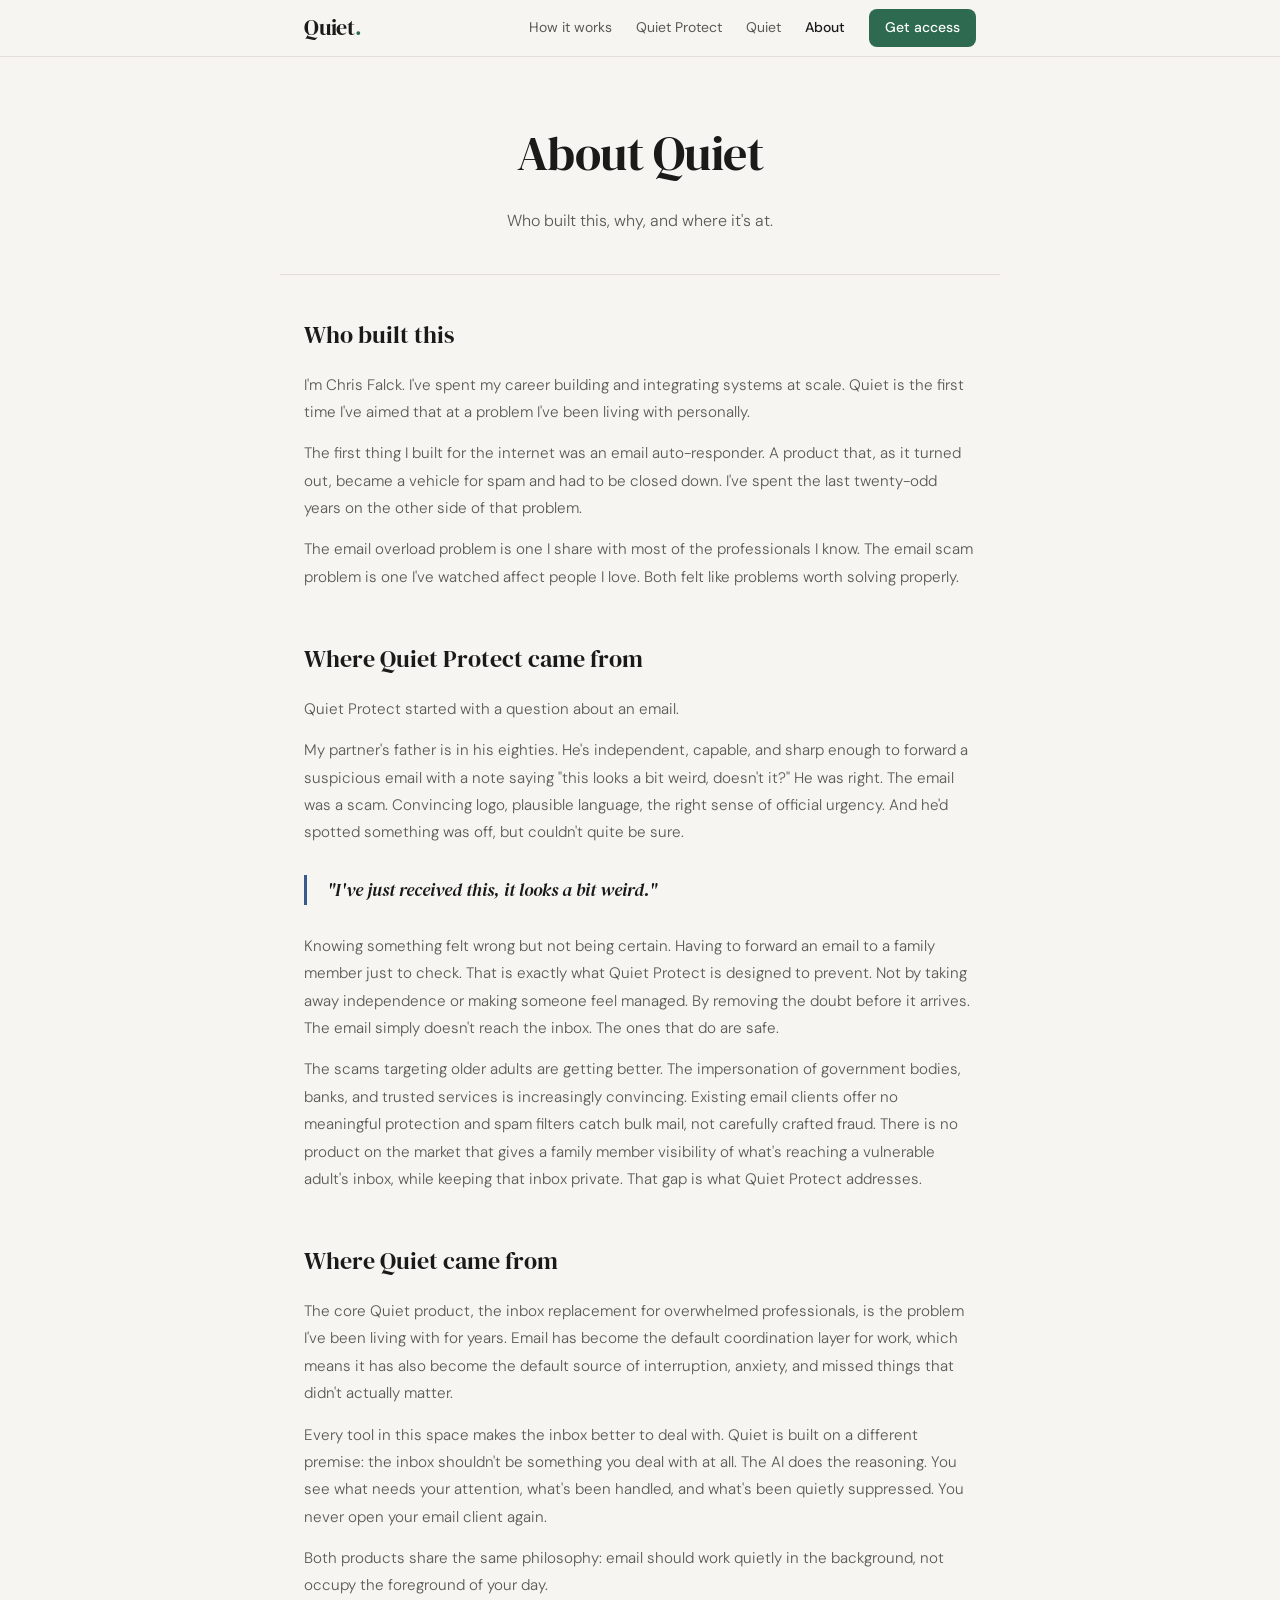
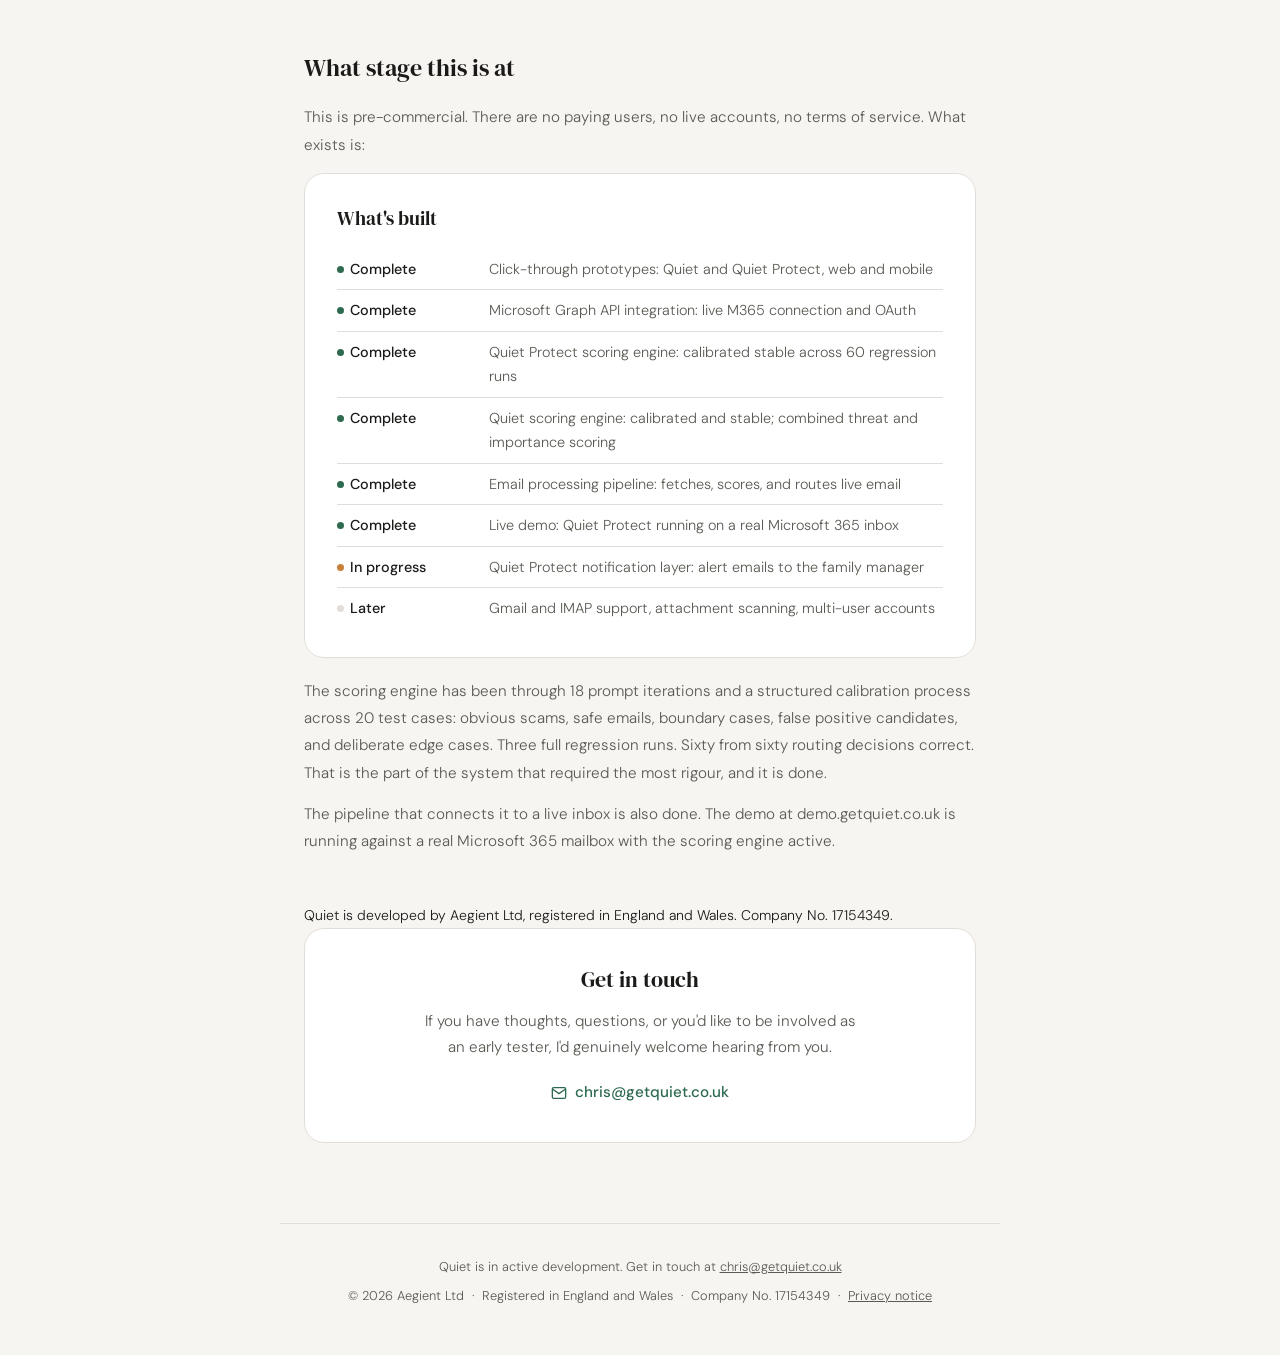
==== about.html @ 3d8d14e5 "Privacy page + notice v2.0 (TASK-106 Build step 7): privacy.html renders the notice v2.0 body (conve" ====
<!DOCTYPE html>
<html lang="en">
<head>
  <meta charset="UTF-8" />
  <meta name="viewport" content="width=device-width, initial-scale=1.0" />
  <title>About Quiet</title>
  <link rel="preconnect" href="https://fonts.googleapis.com" />
  <link rel="preconnect" href="https://fonts.gstatic.com" crossorigin />
  <link href="https://fonts.googleapis.com/css2?family=DM+Serif+Display:ital@0;1&family=DM+Sans:wght@300;400;500&display=swap" rel="stylesheet" />
  <link rel="stylesheet" href="/css/style.css" />
  <link rel="icon" type="image/svg+xml" href="/favicon.svg">
  <link rel="apple-touch-icon" href="/apple-touch-icon.png">
</head>
<body>

  <nav class="nav">
    <div class="nav-inner">
      <a href="/" class="nav-logo">Quiet<span>.</span></a>
      <button class="nav-hamburger" aria-label="Menu" aria-expanded="false">
        <span></span><span></span><span></span>
      </button>
      <div class="nav-links">
        <a href="/how-it-works.html">How it works</a>
        <a href="/quiet-protect.html">Quiet Protect</a>
        <a href="/quiet.html">Quiet</a>
        <a href="/about.html" class="active">About</a>
        <a href="https://tally.so/r/0QJkjy" class="nav-cta" target="_blank" rel="noopener">Get access</a>
      </div>
    </div>
  </nav>

  <header class="page-header fade-up">
    <h1 class="page-title">About Quiet</h1>
    <p class="page-subtitle">Who built this, why, and where it's at.</p>
  </header>

  <hr class="divider" />

  <main>

    <!-- WHO BUILT THIS -->
    <div class="about-section fade-up d1">
      <h2>Who built this</h2>
      <p>I'm Chris Falck. I've spent my career building and integrating systems at scale. Quiet is the first time I've aimed that at a problem I've been living with personally.</p>
      <p>The first thing I built for the internet was an email auto-responder. A product that, as it turned out, became a vehicle for spam and had to be closed down. I've spent the last twenty-odd years on the other side of that problem.</p>
      <p>The email overload problem is one I share with most of the professionals I know. The email scam problem is one I've watched affect people I love. Both felt like problems worth solving properly.</p>
    </div>

    <!-- THE ORIGIN STORY -->
    <div class="about-section fade-up d2">
      <h2>Where Quiet Protect came from</h2>

      <p>Quiet Protect started with a question about an email.</p>

      <p>My partner's father is in his eighties. He's independent, capable, and sharp enough to forward a suspicious email with a note saying "this looks a bit weird, doesn't it?" He was right. The email was a scam. Convincing logo, plausible language, the right sense of official urgency. And he'd spotted something was off, but couldn't quite be sure.</p>

      <div class="origin-quote">
        "I've just received this, it looks a bit weird."
      </div>

      <p>Knowing something felt wrong but not being certain. Having to forward an email to a family member just to check. That is exactly what Quiet Protect is designed to prevent. Not by taking away independence or making someone feel managed. By removing the doubt before it arrives. The email simply doesn't reach the inbox. The ones that do are safe.</p>

      <p>The scams targeting older adults are getting better. The impersonation of government bodies, banks, and trusted services is increasingly convincing. Existing email clients offer no meaningful protection and spam filters catch bulk mail, not carefully crafted fraud. There is no product on the market that gives a family member visibility of what's reaching a vulnerable adult's inbox, while keeping that inbox private. That gap is what Quiet Protect addresses.</p>
    </div>

    <!-- WHERE QUIET CAME FROM -->
    <div class="about-section fade-up d3">
      <h2>Where Quiet came from</h2>
      <p>The core Quiet product, the inbox replacement for overwhelmed professionals, is the problem I've been living with for years. Email has become the default coordination layer for work, which means it has also become the default source of interruption, anxiety, and missed things that didn't actually matter.</p>
      <p>Every tool in this space makes the inbox better to deal with. Quiet is built on a different premise: the inbox shouldn't be something you deal with at all. The AI does the reasoning. You see what needs your attention, what's been handled, and what's been quietly suppressed. You never open your email client again.</p>
      <p>Both products share the same philosophy: email should work quietly in the background, not occupy the foreground of your day.</p>
    </div>

    <!-- WHAT STAGE THIS IS AT -->
    <div class="about-section fade-up d4">
      <h2>What stage this is at</h2>
      <p>This is pre-commercial. There are no paying users, no live accounts, no terms of service. What exists is:</p>

      <div class="status-card">
        <h3>What's built</h3>
        <div class="status-row">
          <span class="status-label"><span class="status-dot"></span>Complete</span>
          <span class="status-value">Click-through prototypes: Quiet and Quiet Protect, web and mobile</span>
        </div>
        <div class="status-row">
          <span class="status-label"><span class="status-dot"></span>Complete</span>
          <span class="status-value">Microsoft Graph API integration: live M365 connection and OAuth</span>
        </div>
        <div class="status-row">
          <span class="status-label"><span class="status-dot"></span>Complete</span>
          <span class="status-value">Quiet Protect scoring engine: calibrated stable across 60 regression runs</span>
        </div>
        <div class="status-row">
          <span class="status-label"><span class="status-dot"></span>Complete</span>
          <span class="status-value">Quiet scoring engine: calibrated and stable; combined threat and importance scoring</span>
        </div>
        <div class="status-row">
          <span class="status-label"><span class="status-dot"></span>Complete</span>
          <span class="status-value">Email processing pipeline: fetches, scores, and routes live email</span>
        </div>
        <div class="status-row">
          <span class="status-label"><span class="status-dot"></span>Complete</span>
          <span class="status-value">Live demo: Quiet Protect running on a real Microsoft 365 inbox</span>
        </div>
        <div class="status-row">
          <span class="status-label"><span class="status-dot amber"></span>In progress</span>
          <span class="status-value">Quiet Protect notification layer: alert emails to the family manager</span>
        </div>
        <div class="status-row">
          <span class="status-label"><span class="status-dot grey"></span>Later</span>
          <span class="status-value">Gmail and IMAP support, attachment scanning, multi-user accounts</span>
        </div>
      </div>

      <p style="margin-top: 20px;">The scoring engine has been through 18 prompt iterations and a structured
      calibration process across 20 test cases: obvious scams, safe emails,
      boundary cases, false positive candidates, and deliberate edge cases.
      Three full regression runs. Sixty from sixty routing decisions correct.
      That is the part of the system that required the most rigour, and it is done.</p>
      <p>The pipeline that connects it to a live inbox is also done. The demo at
      demo.getquiet.co.uk is running against a real Microsoft 365 mailbox with the
      scoring engine active.</p>
    </div>

    <!-- COMPANY REGISTRATION -->
    <p class="fade-up d5" style="margin-top: 32px; font-size: 0.875rem; color: var(--text-muted);">Quiet is developed by Aegient Ltd, registered in England and Wales. Company No. 17154349.</p>

    <!-- GET IN TOUCH -->
    <div class="contact-card fade-up d5">
      <h3>Get in touch</h3>
      <p>If you have thoughts, questions, or you'd like to be involved as an early tester, I'd genuinely welcome hearing from you.</p>
      <a href="mailto:chris@getquiet.co.uk" class="contact-link">
        <svg width="16" height="16" viewBox="0 0 24 24" fill="none" stroke="currentColor" stroke-width="2"><path d="M4 4h16c1.1 0 2 .9 2 2v12c0 1.1-.9 2-2 2H4c-1.1 0-2-.9-2-2V6c0-1.1.9-2 2-2z"/><polyline points="22,6 12,13 2,6"/></svg>
        chris@getquiet.co.uk
      </a>
    </div>

  </main>

  <footer>
    <p>Quiet is in active development. Get in touch at <a href="mailto:chris@getquiet.co.uk">chris@getquiet.co.uk</a></p>
    <p style="margin-top: 8px;">© 2026 Aegient Ltd &nbsp;·&nbsp; Registered in England and Wales &nbsp;·&nbsp; Company No. 17154349 &nbsp;·&nbsp; <a href="/privacy">Privacy notice</a></p>
  </footer>
  <script src="/js/site.js"></script>

</body>
</html>
---- css/style.css ----
/* ── RESET & VARIABLES ── */
*, *::before, *::after { box-sizing: border-box; margin: 0; padding: 0; }

:root {
  --bg:         #F7F5F2;
  --surface:    #FFFFFF;
  --ink:        #1A1A18;
  --ink-soft:   #5A5A54;
  --accent:     #2D6A4F;
  --accent-lt:  #D8EEE5;
  --protect:    #3A5A8C;
  --protect-lt: #D6E4F5;
  --rule:       #E2DDD8;
  --radius:     12px;
  --radius-lg:  20px;
}

html { scroll-behavior: smooth; }

body {
  background: var(--bg);
  color: var(--ink);
  font-family: 'DM Sans', sans-serif;
  font-weight: 300;
  line-height: 1.7;
  min-height: 100vh;
}

/* ── NAVIGATION ── */
.nav {
  position: sticky;
  top: 0;
  z-index: 100;
  background: rgba(247, 245, 242, 0.94);
  backdrop-filter: blur(12px);
  -webkit-backdrop-filter: blur(12px);
  border-bottom: 1px solid var(--rule);
}

.nav-inner {
  max-width: 720px;
  margin: 0 auto;
  padding: 0 24px;
  height: 56px;
  display: flex;
  align-items: center;
  justify-content: space-between;
}

.nav-logo {
  font-family: 'DM Serif Display', serif;
  font-size: 1.35rem;
  letter-spacing: -0.01em;
  color: var(--ink);
  text-decoration: none;
}
.nav-logo span { color: var(--accent); }

.nav-links {
  display: flex;
  align-items: center;
  gap: 24px;
}

.nav-links a {
  font-size: 0.875rem;
  font-weight: 400;
  color: var(--ink-soft);
  text-decoration: none;
  transition: color 0.15s;
}

.nav-links a:hover { color: var(--ink); }
.nav-links a.active { color: var(--ink); font-weight: 500; }

.nav-links a.nav-cta {
  background: var(--accent);
  color: #fff;
  padding: 7px 16px;
  border-radius: 8px;
  font-weight: 500;
  transition: background 0.15s;
}
.nav-links a.nav-cta:hover { background: #255c43; color: #fff; }

/* ── PAGE LAYOUT ── */
.page-header {
  max-width: 720px;
  margin: 0 auto;
  padding: 56px 24px 0;
  text-align: center;
}

main {
  max-width: 720px;
  margin: 0 auto;
  padding: 0 24px 80px;
}

hr.divider {
  max-width: 720px;
  margin: 40px auto;
  padding: 0 24px;
  border: none;
  border-top: 1px solid var(--rule);
}

/* ── TYPOGRAPHY ── */
.wordmark {
  font-family: 'DM Serif Display', serif;
  font-size: clamp(3rem, 10vw, 5.5rem);
  letter-spacing: -0.02em;
  line-height: 1;
  color: var(--ink);
}
.wordmark span { color: var(--accent); }

.tagline {
  margin-top: 16px;
  font-size: clamp(1rem, 2.5vw, 1.2rem);
  color: var(--ink-soft);
  font-weight: 300;
  font-style: italic;
  font-family: 'DM Serif Display', serif;
}

.intro-text {
  margin-top: 20px;
  font-size: 1rem;
  color: var(--ink-soft);
  max-width: 560px;
  margin-left: auto;
  margin-right: auto;
}

.page-title {
  font-family: 'DM Serif Display', serif;
  font-size: clamp(2rem, 6vw, 3rem);
  font-weight: 400;
  letter-spacing: -0.01em;
  margin-bottom: 12px;
}

.page-subtitle {
  font-size: 1rem;
  color: var(--ink-soft);
  max-width: 540px;
  margin: 0 auto;
}

.section-label {
  font-size: 0.7rem;
  font-weight: 500;
  letter-spacing: 0.12em;
  text-transform: uppercase;
  color: var(--ink-soft);
  margin-bottom: 12px;
}

/* ── CARDS (shared base) ── */
.card {
  background: var(--surface);
  border: 1px solid var(--rule);
  border-radius: var(--radius-lg);
  padding: 28px 32px;
  margin-bottom: 20px;
  position: relative;
  overflow: hidden;
}

.card::before {
  content: '';
  position: absolute;
  top: 0; left: 0; right: 0;
  height: 3px;
  background: var(--accent);
}

.card.protect::before { background: var(--protect); }

.card h2 {
  font-family: 'DM Serif Display', serif;
  font-size: 1.6rem;
  font-weight: 400;
  margin-bottom: 6px;
}

.card h3 {
  font-family: 'DM Serif Display', serif;
  font-size: 1.35rem;
  font-weight: 400;
  margin-bottom: 8px;
}

.card p {
  font-size: 0.95rem;
  color: var(--ink-soft);
  margin-bottom: 14px;
}
.card p:last-of-type { margin-bottom: 0; }

.product-sub {
  font-size: 0.85rem;
  color: var(--ink-soft);
  margin-bottom: 16px;
}

/* ── PILL TAGS ── */
.pill-tag {
  display: inline-block;
  font-size: 0.7rem;
  font-weight: 500;
  letter-spacing: 0.08em;
  text-transform: uppercase;
  padding: 4px 10px;
  border-radius: 20px;
  margin-bottom: 16px;
  background: var(--accent-lt);
  color: var(--accent);
}

.protect .pill-tag { background: var(--protect-lt); color: var(--protect); }

/* ── PRIVACY NOTE ── */
.privacy-note {
  display: flex;
  gap: 12px;
  align-items: flex-start;
  background: var(--protect-lt);
  border-radius: var(--radius);
  padding: 14px 16px;
  margin-top: 16px;
  font-size: 0.875rem;
  color: var(--protect);
  line-height: 1.5;
}
.privacy-note svg { flex-shrink: 0; margin-top: 1px; }

/* ── BUTTONS ── */
.btn-group {
  display: flex;
  flex-wrap: wrap;
  gap: 10px;
  margin-top: 20px;
}

.btn {
  display: inline-flex;
  align-items: center;
  gap: 7px;
  padding: 10px 18px;
  border-radius: 8px;
  font-family: 'DM Sans', sans-serif;
  font-size: 0.875rem;
  font-weight: 500;
  text-decoration: none;
  transition: all 0.15s ease;
  cursor: pointer;
  border: none;
}

.btn-primary { background: var(--accent); color: #fff; }
.btn-primary:hover { background: #255c43; }
.btn-primary.protect-btn { background: var(--protect); }
.btn-primary.protect-btn:hover { background: #2d4d7a; }
.btn-secondary { background: transparent; color: var(--ink); border: 1px solid var(--rule); }
.btn-secondary:hover { background: var(--bg); }

/* ── VOICE NOTE ── */
.voice-section {
  background: var(--surface);
  border: 1px solid var(--rule);
  border-radius: var(--radius-lg);
  padding: 28px 32px;
  margin-bottom: 32px;
}
.voice-section p { font-size: 0.95rem; color: var(--ink-soft); margin-bottom: 16px; }

audio {
  width: 100%;
  margin-top: 4px;
  border-radius: 8px;
  accent-color: var(--accent);
}

/* ── WHAT WE'RE HEARING ── */
.hearing-section {
  background: var(--surface);
  border: 1px solid var(--rule);
  border-radius: var(--radius-lg);
  padding: 28px 32px;
  margin-bottom: 32px;
}
.hearing-section > p {
  font-size: 0.95rem;
  color: var(--ink-soft);
  margin-bottom: 24px;
}
.quotes { display: grid; gap: 14px; }

.quote-card {
  background: var(--bg);
  border: 1px solid var(--rule);
  border-radius: var(--radius);
  padding: 18px 22px;
}
.quote-card blockquote {
  font-family: 'DM Serif Display', serif;
  font-style: italic;
  font-size: 1rem;
  color: var(--ink);
  line-height: 1.6;
  margin-bottom: 8px;
}
.quote-source {
  font-size: 0.8rem;
  color: var(--ink-soft);
  font-style: normal;
}

/* ── FEEDBACK FORM ── */
.feedback-section {
  background: var(--surface);
  border: 1px solid var(--rule);
  border-radius: var(--radius-lg);
  padding: 28px 32px;
  margin-bottom: 32px;
}
.feedback-section h3 {
  font-family: 'DM Serif Display', serif;
  font-size: 1.4rem;
  font-weight: 400;
  margin-bottom: 8px;
}
.feedback-section > p {
  font-size: 0.95rem;
  color: var(--ink-soft);
  margin-bottom: 20px;
}
.tally-embed { border: none; width: 100%; border-radius: var(--radius); }

/* ── HOW IT WORKS PAGE ── */
.how-section { margin-bottom: 48px; }

.how-section h2 {
  font-family: 'DM Serif Display', serif;
  font-size: 1.5rem;
  font-weight: 400;
  margin-bottom: 14px;
  color: var(--ink);
}

.how-section p {
  font-size: 0.95rem;
  color: var(--ink-soft);
  margin-bottom: 14px;
  line-height: 1.8;
}
.how-section p:last-child { margin-bottom: 0; }

.how-section .lead {
  font-size: 1.05rem;
  color: var(--ink);
  font-weight: 400;
  margin-bottom: 16px;
}

.dimension-table {
  width: 100%;
  border-collapse: collapse;
  margin: 20px 0;
  font-size: 0.9rem;
  background: var(--surface);
  border: 1px solid var(--rule);
  border-radius: var(--radius);
  overflow: hidden;
}
.dimension-table th {
  text-align: left;
  font-weight: 500;
  font-size: 0.72rem;
  letter-spacing: 0.08em;
  text-transform: uppercase;
  color: var(--ink-soft);
  padding: 10px 16px;
  background: var(--bg);
  border-bottom: 1px solid var(--rule);
}
.dimension-table td {
  padding: 13px 16px;
  border-bottom: 1px solid var(--rule);
  vertical-align: top;
}
.dimension-table tr:last-child td { border-bottom: none; }
.dim-name { font-weight: 500; color: var(--ink); white-space: nowrap; }
.dim-weight { font-size: 0.8rem; color: var(--accent); font-weight: 500; }
.dim-desc { color: var(--ink-soft); font-size: 0.875rem; }

.callout {
  border-left: 3px solid var(--accent);
  padding: 14px 18px;
  background: var(--accent-lt);
  border-radius: 0 var(--radius) var(--radius) 0;
  font-size: 0.925rem;
  color: var(--ink);
  margin: 20px 0;
  line-height: 1.7;
}
.callout.protect-callout {
  border-color: var(--protect);
  background: var(--protect-lt);
  color: var(--protect);
}

.limitation {
  border: 1px solid var(--rule);
  border-radius: var(--radius);
  padding: 16px 20px;
  margin-bottom: 14px;
  background: var(--surface);
}
.limitation strong {
  display: block;
  font-weight: 500;
  font-size: 0.9rem;
  color: var(--ink);
  margin-bottom: 4px;
}
.limitation p {
  font-size: 0.875rem;
  color: var(--ink-soft);
  margin: 0;
  line-height: 1.6;
}

/* ── PROTOTYPES PAGE ── */
.proto-group { margin-bottom: 40px; }
.proto-group-title {
  font-family: 'DM Serif Display', serif;
  font-size: 1.4rem;
  font-weight: 400;
  margin-bottom: 16px;
  padding-bottom: 12px;
  border-bottom: 1px solid var(--rule);
}
.proto-grid { display: grid; gap: 14px; }

.proto-card {
  background: var(--surface);
  border: 1px solid var(--rule);
  border-radius: var(--radius-lg);
  padding: 22px 26px;
  display: flex;
  align-items: center;
  justify-content: space-between;
  gap: 20px;
  text-decoration: none;
  transition: border-color 0.15s, box-shadow 0.15s;
}
.proto-card:hover {
  border-color: var(--accent);
  box-shadow: 0 2px 12px rgba(45, 106, 79, 0.08);
}
.proto-card.protect-proto:hover {
  border-color: var(--protect);
  box-shadow: 0 2px 12px rgba(58, 90, 140, 0.08);
}
.proto-card-content h3 {
  font-family: 'DM Sans', sans-serif;
  font-size: 0.95rem;
  font-weight: 500;
  color: var(--ink);
  margin-bottom: 4px;
}
.proto-card-content p {
  font-size: 0.85rem;
  color: var(--ink-soft);
  line-height: 1.5;
  margin: 0;
}
.proto-card svg { flex-shrink: 0; color: var(--ink-soft); }
.proto-card:hover svg { color: var(--accent); }
.proto-card.protect-proto:hover svg { color: var(--protect); }

.proto-doc-link {
  display: inline-flex;
  align-items: center;
  gap: 8px;
  font-size: 0.875rem;
  font-weight: 500;
  color: var(--accent);
  text-decoration: none;
  padding: 8px 0;
}
.proto-doc-link:hover { text-decoration: underline; }
.proto-doc-link.protect-link { color: var(--protect); }

/* ── ABOUT PAGE ── */
.about-section { margin-bottom: 48px; }
.about-section h2 {
  font-family: 'DM Serif Display', serif;
  font-size: 1.5rem;
  font-weight: 400;
  margin-bottom: 16px;
}
.about-section p {
  font-size: 0.95rem;
  color: var(--ink-soft);
  margin-bottom: 14px;
  line-height: 1.8;
}
.about-section p:last-child { margin-bottom: 0; }

.origin-quote {
  border-left: 3px solid var(--protect);
  padding-left: 20px;
  margin: 28px 0;
  font-family: 'DM Serif Display', serif;
  font-size: 1.15rem;
  font-style: italic;
  color: var(--ink);
  line-height: 1.65;
}

.status-card {
  background: var(--surface);
  border: 1px solid var(--rule);
  border-radius: var(--radius-lg);
  padding: 28px 32px;
  margin-bottom: 20px;
}
.status-card h3 {
  font-family: 'DM Serif Display', serif;
  font-size: 1.2rem;
  font-weight: 400;
  margin-bottom: 14px;
}
.status-row {
  display: flex;
  align-items: baseline;
  gap: 12px;
  padding: 8px 0;
  border-bottom: 1px solid var(--rule);
  font-size: 0.9rem;
}
.status-row:last-child { border-bottom: none; }
.status-label { font-weight: 500; color: var(--ink); min-width: 140px; }
.status-value { color: var(--ink-soft); }
.status-dot {
  display: inline-block;
  width: 7px;
  height: 7px;
  border-radius: 50%;
  background: var(--accent);
  margin-right: 6px;
  flex-shrink: 0;
  position: relative;
  top: -1px;
}
.status-dot.amber { background: #C9813A; }
.status-dot.grey { background: var(--rule); }

.contact-card {
  background: var(--surface);
  border: 1px solid var(--rule);
  border-radius: var(--radius-lg);
  padding: 32px;
  text-align: center;
}
.contact-card h3 {
  font-family: 'DM Serif Display', serif;
  font-size: 1.4rem;
  font-weight: 400;
  margin-bottom: 10px;
}
.contact-card p {
  font-size: 0.95rem;
  color: var(--ink-soft);
  margin-bottom: 20px;
  max-width: 440px;
  margin-left: auto;
  margin-right: auto;
}
.contact-card a.contact-link {
  display: inline-flex;
  align-items: center;
  gap: 8px;
  font-size: 0.95rem;
  font-weight: 500;
  color: var(--accent);
  text-decoration: none;
}
.contact-card a.contact-link:hover { text-decoration: underline; }

/* ── FOOTER ── */
footer {
  text-align: center;
  padding: 32px 24px 48px;
  font-size: 0.8rem;
  color: var(--ink-soft);
  border-top: 1px solid var(--rule);
  max-width: 720px;
  margin: 0 auto;
}
footer a { color: var(--ink-soft); }

/* ── ANIMATIONS ── */
@keyframes fadeUp {
  from { opacity: 0; transform: translateY(16px); }
  to   { opacity: 1; transform: translateY(0); }
}

.fade-up { animation: fadeUp 0.5s ease both; }
.d1 { animation-delay: 0.05s; }
.d2 { animation-delay: 0.12s; }
.d3 { animation-delay: 0.19s; }
.d4 { animation-delay: 0.26s; }
.d5 { animation-delay: 0.33s; }
.d6 { animation-delay: 0.40s; }

/* ── DARK MODE ── */
@media (prefers-color-scheme: dark) {
  :root {
    --bg:         #1C1C1A;
    --surface:    #252522;
    --ink:        #EDEAE4;
    --ink-soft:   #9A968E;
    --rule:       #333330;
    --accent-lt:  #1A3D2E;
    --protect-lt: #1A2840;
  }
  .nav {
    background: rgba(28, 28, 26, 0.94);
  }
  .nav-links {
    background: rgba(28, 28, 26, 0.98);
  }
  .quote-card {
    background: var(--bg);
  }
  .card[style*="background: var(--bg)"] {
    background: var(--surface) !important;
  }
}

/* ── HAMBURGER BUTTON ── */
.nav-hamburger {
  display: none;
  flex-direction: column;
  justify-content: center;
  gap: 5px;
  background: none;
  border: none;
  cursor: pointer;
  padding: 4px;
  width: 36px;
  height: 36px;
}
.nav-hamburger span {
  display: block;
  width: 22px;
  height: 2px;
  background: var(--ink);
  border-radius: 2px;
  transition: all 0.2s ease;
}

/* Animate to X when open */
.nav-open .nav-hamburger span:nth-child(1) {
  transform: translateY(7px) rotate(45deg);
}
.nav-open .nav-hamburger span:nth-child(2) {
  opacity: 0;
}
.nav-open .nav-hamburger span:nth-child(3) {
  transform: translateY(-7px) rotate(-45deg);
}

/* ── MOBILE ── */
@media (max-width: 600px) {

  /* Show hamburger, hide inline links */
  .nav-hamburger { display: flex; }
  .nav-links {
    display: none;
    position: absolute;
    top: 56px;
    left: 0;
    right: 0;
    background: rgba(247, 245, 242, 0.98);
    backdrop-filter: blur(12px);
    -webkit-backdrop-filter: blur(12px);
    border-bottom: 1px solid var(--rule);
    flex-direction: column;
    padding: 16px 24px 20px;
    gap: 0;
    z-index: 99;
  }
  .nav-open .nav-links { display: flex; }
  .nav-links a {
    font-size: 1rem;
    padding: 12px 0;
    border-bottom: 1px solid var(--rule);
    color: var(--ink);
  }
  .nav-links a:last-child { border-bottom: none; }
  .nav-links a.nav-cta {
    background: none;
    color: var(--accent);
    padding: 12px 0;
    border-radius: 0;
    font-weight: 500;
  }

  /* Content */
  .card, .voice-section, .feedback-section,
  .hearing-section, .status-card, .contact-card { padding: 20px 18px; }
  .btn { font-size: 0.82rem; padding: 9px 14px; }
  .how-section h2, .about-section h2 { font-size: 1.3rem; }
  .proto-card { flex-direction: column; align-items: flex-start; }
  .status-label { min-width: 110px; }

  /* Form taller on mobile — fields stack more on small screens */
  .tally-embed { height: 3000px !important; }
}

/* ── PRIVACY NOTICE PAGE (.card.legal) ──
   Long-form legal document rendering for privacy.html (TASK-106). The body
   is converted from the quiet repo's docs/quiet_privacy_notice.md; these
   rules only shape what the card styles above do not cover: numbered
   section headings in sequence, nested lists, and the section 5 purposes
   table. */
.legal h2 {
  margin-top: 28px;
  font-size: 1.35rem;
}
.legal h2:first-of-type { margin-top: 0; }
.legal h3 {
  margin-top: 18px;
  font-size: 1.05rem;
  font-family: 'DM Sans', sans-serif;
  font-weight: 500;
}
.legal ul {
  margin: 0 0 14px 1.2rem;
}
.legal ul li {
  font-size: 0.95rem;
  color: var(--ink-soft);
  margin-bottom: 6px;
}
.legal ul li p { margin-bottom: 4px; }
.legal table {
  width: 100%;
  border-collapse: collapse;
  margin: 10px 0 18px;
  font-size: 0.85rem;
  color: var(--ink-soft);
}
.legal table td {
  border: 1px solid var(--rule);
  padding: 8px 10px;
  vertical-align: top;
}
.legal table tr:first-child td {
  font-weight: 500;
  color: var(--ink);
  background: var(--bg);
}
/* Phone width: the three-column table scrolls inside the card rather than
   breaking the page. */
.legal .table-scroll { overflow-x: auto; }
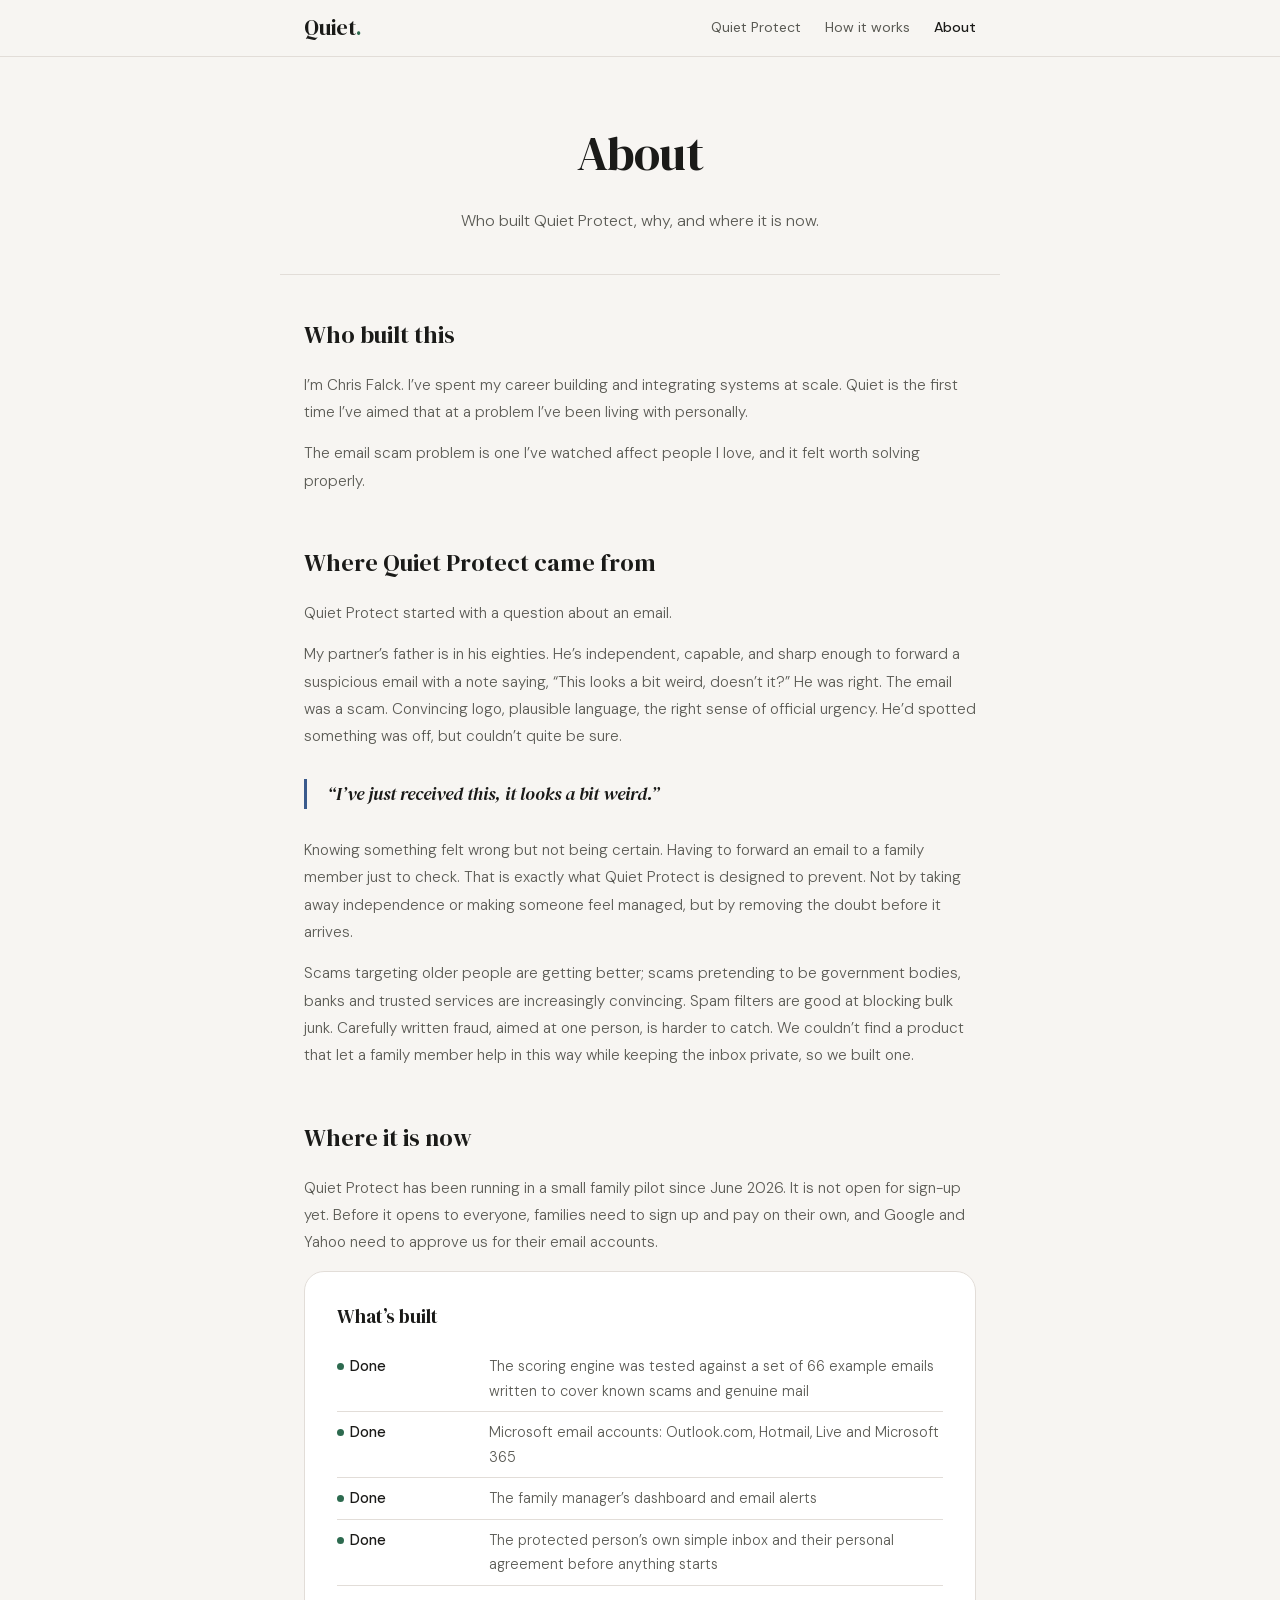
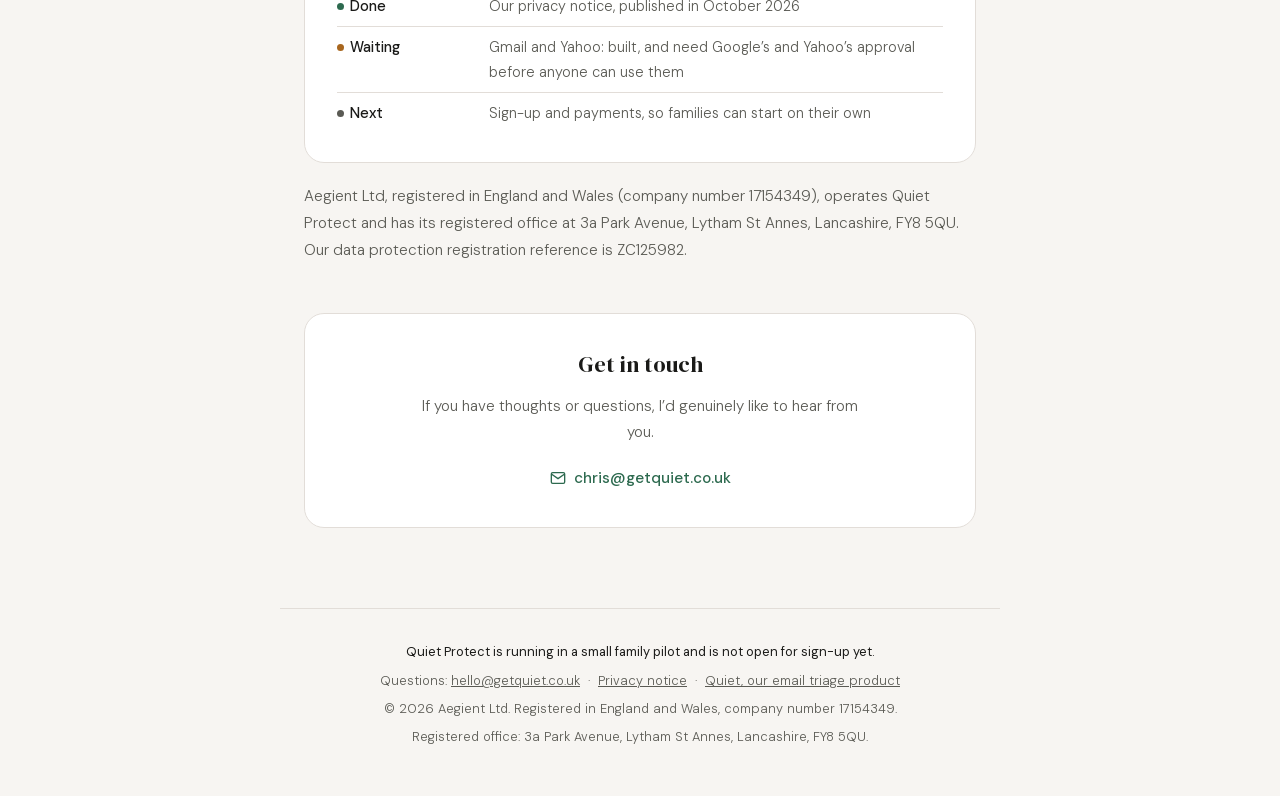
==== commit 7797a1d5: "feat: pages made true (TASK-107 Build; spec docs/planning/getquiet-page-plan-and-copy-2026-10-22.md " ====
--- a/about.html
+++ b/about.html
@@ -3,13 +3,23 @@
 <head>
   <meta charset="UTF-8" />
   <meta name="viewport" content="width=device-width, initial-scale=1.0" />
-  <title>About Quiet</title>
-  <link rel="preconnect" href="https://fonts.googleapis.com" />
-  <link rel="preconnect" href="https://fonts.gstatic.com" crossorigin />
-  <link href="https://fonts.googleapis.com/css2?family=DM+Serif+Display:ital@0;1&family=DM+Sans:wght@300;400;500&display=swap" rel="stylesheet" />
+  <title>About | Quiet Protect</title>
   <link rel="stylesheet" href="/css/style.css" />
   <link rel="icon" type="image/svg+xml" href="/favicon.svg">
   <link rel="apple-touch-icon" href="/apple-touch-icon.png">
+  <meta name="description" content="Who built Quiet Protect, why, and where it is now. It began with a suspicious email sent to someone in our own family." />
+  <link rel="canonical" href="https://getquiet.co.uk/about" />
+  <meta property="og:type" content="website" />
+  <meta property="og:site_name" content="Quiet" />
+  <meta property="og:locale" content="en_GB" />
+  <meta property="og:url" content="https://getquiet.co.uk/about" />
+  <meta property="og:title" content="About | Quiet Protect" />
+  <meta property="og:description" content="Who built Quiet Protect, why, and where it is now. It began with a suspicious email sent to someone in our own family." />
+  <meta property="og:image" content="https://getquiet.co.uk/assets/social/quietprotect-share-1200x630.png" />
+  <meta property="og:image:width" content="1200" />
+  <meta property="og:image:height" content="630" />
+  <meta property="og:image:alt" content="Quiet Protect. Email protection for older and vulnerable people, with family in the loop. getquiet.co.uk" />
+  <meta name="twitter:card" content="summary_large_image" />
 </head>
 <body>
 
@@ -20,115 +30,81 @@
         <span></span><span></span><span></span>
       </button>
       <div class="nav-links">
+        <a href="/quiet-protect.html">Quiet Protect</a>
         <a href="/how-it-works.html">How it works</a>
-        <a href="/quiet-protect.html">Quiet Protect</a>
-        <a href="/quiet.html">Quiet</a>
         <a href="/about.html" class="active">About</a>
-        <a href="https://tally.so/r/0QJkjy" class="nav-cta" target="_blank" rel="noopener">Get access</a>
       </div>
     </div>
   </nav>
 
   <header class="page-header fade-up">
-    <h1 class="page-title">About Quiet</h1>
-    <p class="page-subtitle">Who built this, why, and where it's at.</p>
+    <h1 class="page-title">About</h1>
+    <p class="page-subtitle">Who built Quiet Protect, why, and where it is now.</p>
   </header>
 
   <hr class="divider" />
 
   <main>
 
-    <!-- WHO BUILT THIS -->
     <div class="about-section fade-up d1">
       <h2>Who built this</h2>
-      <p>I'm Chris Falck. I've spent my career building and integrating systems at scale. Quiet is the first time I've aimed that at a problem I've been living with personally.</p>
-      <p>The first thing I built for the internet was an email auto-responder. A product that, as it turned out, became a vehicle for spam and had to be closed down. I've spent the last twenty-odd years on the other side of that problem.</p>
-      <p>The email overload problem is one I share with most of the professionals I know. The email scam problem is one I've watched affect people I love. Both felt like problems worth solving properly.</p>
+      <p>I’m Chris Falck. I’ve spent my career building and integrating systems at scale. Quiet is the first time I’ve aimed that at a problem I’ve been living with personally.</p>
+      <p>The email scam problem is one I’ve watched affect people I love, and it felt worth solving properly.</p>
     </div>
 
-    <!-- THE ORIGIN STORY -->
     <div class="about-section fade-up d2">
       <h2>Where Quiet Protect came from</h2>
-
       <p>Quiet Protect started with a question about an email.</p>
-
-      <p>My partner's father is in his eighties. He's independent, capable, and sharp enough to forward a suspicious email with a note saying "this looks a bit weird, doesn't it?" He was right. The email was a scam. Convincing logo, plausible language, the right sense of official urgency. And he'd spotted something was off, but couldn't quite be sure.</p>
-
+      <p>My partner’s father is in his eighties. He’s independent, capable, and sharp enough to forward a suspicious email with a note saying, “This looks a bit weird, doesn’t it?” He was right. The email was a scam. Convincing logo, plausible language, the right sense of official urgency. He’d spotted something was off, but couldn’t quite be sure.</p>
       <div class="origin-quote">
-        "I've just received this, it looks a bit weird."
+        “I’ve just received this, it looks a bit weird.”
       </div>
-
-      <p>Knowing something felt wrong but not being certain. Having to forward an email to a family member just to check. That is exactly what Quiet Protect is designed to prevent. Not by taking away independence or making someone feel managed. By removing the doubt before it arrives. The email simply doesn't reach the inbox. The ones that do are safe.</p>
-
-      <p>The scams targeting older adults are getting better. The impersonation of government bodies, banks, and trusted services is increasingly convincing. Existing email clients offer no meaningful protection and spam filters catch bulk mail, not carefully crafted fraud. There is no product on the market that gives a family member visibility of what's reaching a vulnerable adult's inbox, while keeping that inbox private. That gap is what Quiet Protect addresses.</p>
+      <p>Knowing something felt wrong but not being certain. Having to forward an email to a family member just to check. That is exactly what Quiet Protect is designed to prevent. Not by taking away independence or making someone feel managed, but by removing the doubt before it arrives.</p>
+      <p>Scams targeting older people are getting better; scams pretending to be government bodies, banks and trusted services are increasingly convincing. Spam filters are good at blocking bulk junk. Carefully written fraud, aimed at one person, is harder to catch. We couldn’t find a product that let a family member help in this way while keeping the inbox private, so we built one.</p>
     </div>
 
-    <!-- WHERE QUIET CAME FROM -->
     <div class="about-section fade-up d3">
-      <h2>Where Quiet came from</h2>
-      <p>The core Quiet product, the inbox replacement for overwhelmed professionals, is the problem I've been living with for years. Email has become the default coordination layer for work, which means it has also become the default source of interruption, anxiety, and missed things that didn't actually matter.</p>
-      <p>Every tool in this space makes the inbox better to deal with. Quiet is built on a different premise: the inbox shouldn't be something you deal with at all. The AI does the reasoning. You see what needs your attention, what's been handled, and what's been quietly suppressed. You never open your email client again.</p>
-      <p>Both products share the same philosophy: email should work quietly in the background, not occupy the foreground of your day.</p>
-    </div>
-
-    <!-- WHAT STAGE THIS IS AT -->
-    <div class="about-section fade-up d4">
-      <h2>What stage this is at</h2>
-      <p>This is pre-commercial. There are no paying users, no live accounts, no terms of service. What exists is:</p>
+      <h2>Where it is now</h2>
+      <p>Quiet Protect has been running in a small family pilot since June 2026. It is not open for sign-up yet. Before it opens to everyone, families need to sign up and pay on their own, and Google and Yahoo need to approve us for their email accounts.</p>
 
       <div class="status-card">
-        <h3>What's built</h3>
+        <h3>What’s built</h3>
         <div class="status-row">
-          <span class="status-label"><span class="status-dot"></span>Complete</span>
-          <span class="status-value">Click-through prototypes: Quiet and Quiet Protect, web and mobile</span>
+          <span class="status-label"><span class="status-dot"></span>Done</span>
+          <span class="status-value">The scoring engine was tested against a set of 66 example emails written to cover known scams and genuine mail</span>
         </div>
         <div class="status-row">
-          <span class="status-label"><span class="status-dot"></span>Complete</span>
-          <span class="status-value">Microsoft Graph API integration: live M365 connection and OAuth</span>
+          <span class="status-label"><span class="status-dot"></span>Done</span>
+          <span class="status-value">Microsoft email accounts: Outlook.com, Hotmail, Live and Microsoft 365</span>
         </div>
         <div class="status-row">
-          <span class="status-label"><span class="status-dot"></span>Complete</span>
-          <span class="status-value">Quiet Protect scoring engine: calibrated stable across 60 regression runs</span>
+          <span class="status-label"><span class="status-dot"></span>Done</span>
+          <span class="status-value">The family manager’s dashboard and email alerts</span>
         </div>
         <div class="status-row">
-          <span class="status-label"><span class="status-dot"></span>Complete</span>
-          <span class="status-value">Quiet scoring engine: calibrated and stable; combined threat and importance scoring</span>
+          <span class="status-label"><span class="status-dot"></span>Done</span>
+          <span class="status-value">The protected person’s own simple inbox and their personal agreement before anything starts</span>
         </div>
         <div class="status-row">
-          <span class="status-label"><span class="status-dot"></span>Complete</span>
-          <span class="status-value">Email processing pipeline: fetches, scores, and routes live email</span>
+          <span class="status-label"><span class="status-dot"></span>Done</span>
+          <span class="status-value">Our privacy notice, published in October 2026</span>
         </div>
         <div class="status-row">
-          <span class="status-label"><span class="status-dot"></span>Complete</span>
-          <span class="status-value">Live demo: Quiet Protect running on a real Microsoft 365 inbox</span>
+          <span class="status-label"><span class="status-dot amber"></span>Waiting</span>
+          <span class="status-value">Gmail and Yahoo: built, and need Google’s and Yahoo’s approval before anyone can use them</span>
         </div>
         <div class="status-row">
-          <span class="status-label"><span class="status-dot amber"></span>In progress</span>
-          <span class="status-value">Quiet Protect notification layer: alert emails to the family manager</span>
-        </div>
-        <div class="status-row">
-          <span class="status-label"><span class="status-dot grey"></span>Later</span>
-          <span class="status-value">Gmail and IMAP support, attachment scanning, multi-user accounts</span>
+          <span class="status-label"><span class="status-dot grey"></span>Next</span>
+          <span class="status-value">Sign-up and payments, so families can start on their own</span>
         </div>
       </div>
 
-      <p style="margin-top: 20px;">The scoring engine has been through 18 prompt iterations and a structured
-      calibration process across 20 test cases: obvious scams, safe emails,
-      boundary cases, false positive candidates, and deliberate edge cases.
-      Three full regression runs. Sixty from sixty routing decisions correct.
-      That is the part of the system that required the most rigour, and it is done.</p>
-      <p>The pipeline that connects it to a live inbox is also done. The demo at
-      demo.getquiet.co.uk is running against a real Microsoft 365 mailbox with the
-      scoring engine active.</p>
+      <p>Aegient Ltd, registered in England and Wales (company number 17154349), operates Quiet Protect and has its registered office at 3a Park Avenue, Lytham St Annes, Lancashire, FY8 5QU. Our data protection registration reference is ZC125982.</p>
     </div>
 
-    <!-- COMPANY REGISTRATION -->
-    <p class="fade-up d5" style="margin-top: 32px; font-size: 0.875rem; color: var(--text-muted);">Quiet is developed by Aegient Ltd, registered in England and Wales. Company No. 17154349.</p>
-
-    <!-- GET IN TOUCH -->
-    <div class="contact-card fade-up d5">
+    <div class="contact-card fade-up d4">
       <h3>Get in touch</h3>
-      <p>If you have thoughts, questions, or you'd like to be involved as an early tester, I'd genuinely welcome hearing from you.</p>
+      <p>If you have thoughts or questions, I’d genuinely like to hear from you.</p>
       <a href="mailto:chris@getquiet.co.uk" class="contact-link">
         <svg width="16" height="16" viewBox="0 0 24 24" fill="none" stroke="currentColor" stroke-width="2"><path d="M4 4h16c1.1 0 2 .9 2 2v12c0 1.1-.9 2-2 2H4c-1.1 0-2-.9-2-2V6c0-1.1.9-2 2-2z"/><polyline points="22,6 12,13 2,6"/></svg>
         chris@getquiet.co.uk
@@ -138,8 +114,10 @@
   </main>
 
   <footer>
-    <p>Quiet is in active development. Get in touch at <a href="mailto:chris@getquiet.co.uk">chris@getquiet.co.uk</a></p>
-    <p style="margin-top: 8px;">© 2026 Aegient Ltd &nbsp;·&nbsp; Registered in England and Wales &nbsp;·&nbsp; Company No. 17154349 &nbsp;·&nbsp; <a href="/privacy">Privacy notice</a></p>
+    <p class="footer-status">Quiet Protect is running in a small family pilot and is not open for sign-up yet.</p>
+    <p>Questions: <a href="mailto:hello@getquiet.co.uk">hello@getquiet.co.uk</a> &nbsp;·&nbsp; <a href="/privacy">Privacy notice</a> &nbsp;·&nbsp; <a href="/quiet.html">Quiet, our email triage product</a></p>
+    <p>© 2026 Aegient Ltd. Registered in England and Wales, company number 17154349.</p>
+    <p>Registered office: 3a Park Avenue, Lytham St Annes, Lancashire, FY8 5QU.</p>
   </footer>
   <script src="/js/site.js"></script>
 
--- a/css/style.css
+++ b/css/style.css
@@ -1,3 +1,96 @@
+/* ── SELF-HOSTED FONTS (TASK-107) ──
+   DM Sans and DM Serif Display served from this site, so no visitor request
+   reaches Google (notice §7 / record of processing B5 name no such recipient).
+   Files and each family's SIL Open Font License sit in /assets/fonts/.
+   The declarations mirror the Google Fonts CSS the site previously loaded:
+   the DM Sans file is a variable font shared by the three weights. */
+/* DM Sans latin-ext */
+@font-face {
+  font-family: 'DM Sans';
+  font-style: normal;
+  font-weight: 300;
+  font-display: swap;
+  src: url(/assets/fonts/dm-sans-v17-latin-ext.woff2) format('woff2');
+  unicode-range: U+0100-02BA, U+02BD-02C5, U+02C7-02CC, U+02CE-02D7, U+02DD-02FF, U+0304, U+0308, U+0329, U+1D00-1DBF, U+1E00-1E9F, U+1EF2-1EFF, U+2020, U+20A0-20AB, U+20AD-20C4, U+2113, U+2C60-2C7F, U+A720-A7FF;
+}
+/* DM Sans latin */
+@font-face {
+  font-family: 'DM Sans';
+  font-style: normal;
+  font-weight: 300;
+  font-display: swap;
+  src: url(/assets/fonts/dm-sans-v17-latin.woff2) format('woff2');
+  unicode-range: U+0000-00FF, U+0131, U+0152-0153, U+02BB-02BC, U+02C6, U+02DA, U+02DC, U+0304, U+0308, U+0329, U+2000-206F, U+20AC, U+2122, U+2191, U+2193, U+2212, U+2215, U+FEFF, U+FFFD;
+}
+@font-face {
+  font-family: 'DM Sans';
+  font-style: normal;
+  font-weight: 400;
+  font-display: swap;
+  src: url(/assets/fonts/dm-sans-v17-latin-ext.woff2) format('woff2');
+  unicode-range: U+0100-02BA, U+02BD-02C5, U+02C7-02CC, U+02CE-02D7, U+02DD-02FF, U+0304, U+0308, U+0329, U+1D00-1DBF, U+1E00-1E9F, U+1EF2-1EFF, U+2020, U+20A0-20AB, U+20AD-20C4, U+2113, U+2C60-2C7F, U+A720-A7FF;
+}
+@font-face {
+  font-family: 'DM Sans';
+  font-style: normal;
+  font-weight: 400;
+  font-display: swap;
+  src: url(/assets/fonts/dm-sans-v17-latin.woff2) format('woff2');
+  unicode-range: U+0000-00FF, U+0131, U+0152-0153, U+02BB-02BC, U+02C6, U+02DA, U+02DC, U+0304, U+0308, U+0329, U+2000-206F, U+20AC, U+2122, U+2191, U+2193, U+2212, U+2215, U+FEFF, U+FFFD;
+}
+@font-face {
+  font-family: 'DM Sans';
+  font-style: normal;
+  font-weight: 500;
+  font-display: swap;
+  src: url(/assets/fonts/dm-sans-v17-latin-ext.woff2) format('woff2');
+  unicode-range: U+0100-02BA, U+02BD-02C5, U+02C7-02CC, U+02CE-02D7, U+02DD-02FF, U+0304, U+0308, U+0329, U+1D00-1DBF, U+1E00-1E9F, U+1EF2-1EFF, U+2020, U+20A0-20AB, U+20AD-20C4, U+2113, U+2C60-2C7F, U+A720-A7FF;
+}
+@font-face {
+  font-family: 'DM Sans';
+  font-style: normal;
+  font-weight: 500;
+  font-display: swap;
+  src: url(/assets/fonts/dm-sans-v17-latin.woff2) format('woff2');
+  unicode-range: U+0000-00FF, U+0131, U+0152-0153, U+02BB-02BC, U+02C6, U+02DA, U+02DC, U+0304, U+0308, U+0329, U+2000-206F, U+20AC, U+2122, U+2191, U+2193, U+2212, U+2215, U+FEFF, U+FFFD;
+}
+/* DM Serif Display italic latin-ext */
+@font-face {
+  font-family: 'DM Serif Display';
+  font-style: italic;
+  font-weight: 400;
+  font-display: swap;
+  src: url(/assets/fonts/dm-serif-display-v17-italic-latin-ext.woff2) format('woff2');
+  unicode-range: U+0100-02BA, U+02BD-02C5, U+02C7-02CC, U+02CE-02D7, U+02DD-02FF, U+0304, U+0308, U+0329, U+1D00-1DBF, U+1E00-1E9F, U+1EF2-1EFF, U+2020, U+20A0-20AB, U+20AD-20C4, U+2113, U+2C60-2C7F, U+A720-A7FF;
+}
+/* DM Serif Display italic latin */
+@font-face {
+  font-family: 'DM Serif Display';
+  font-style: italic;
+  font-weight: 400;
+  font-display: swap;
+  src: url(/assets/fonts/dm-serif-display-v17-italic-latin.woff2) format('woff2');
+  unicode-range: U+0000-00FF, U+0131, U+0152-0153, U+02BB-02BC, U+02C6, U+02DA, U+02DC, U+0304, U+0308, U+0329, U+2000-206F, U+20AC, U+2122, U+2191, U+2193, U+2212, U+2215, U+FEFF, U+FFFD;
+}
+/* DM Serif Display latin-ext */
+@font-face {
+  font-family: 'DM Serif Display';
+  font-style: normal;
+  font-weight: 400;
+  font-display: swap;
+  src: url(/assets/fonts/dm-serif-display-v17-latin-ext.woff2) format('woff2');
+  unicode-range: U+0100-02BA, U+02BD-02C5, U+02C7-02CC, U+02CE-02D7, U+02DD-02FF, U+0304, U+0308, U+0329, U+1D00-1DBF, U+1E00-1E9F, U+1EF2-1EFF, U+2020, U+20A0-20AB, U+20AD-20C4, U+2113, U+2C60-2C7F, U+A720-A7FF;
+}
+/* DM Serif Display latin */
+@font-face {
+  font-family: 'DM Serif Display';
+  font-style: normal;
+  font-weight: 400;
+  font-display: swap;
+  src: url(/assets/fonts/dm-serif-display-v17-latin.woff2) format('woff2');
+  unicode-range: U+0000-00FF, U+0131, U+0152-0153, U+02BB-02BC, U+02C6, U+02DA, U+02DC, U+0304, U+0308, U+0329, U+2000-206F, U+20AC, U+2122, U+2191, U+2193, U+2212, U+2215, U+FEFF, U+FFFD;
+}
+
 /* ── RESET & VARIABLES ── */
 *, *::before, *::after { box-sizing: border-box; margin: 0; padding: 0; }
 
@@ -557,8 +650,8 @@
   position: relative;
   top: -1px;
 }
-.status-dot.amber { background: #C9813A; }
-.status-dot.grey { background: var(--rule); }
+.status-dot.amber { background: #A8661E; }   /* 4.6:1 on the light surface (TASK-107) */
+.status-dot.grey { background: var(--ink-soft); }
 
 .contact-card {
   background: var(--surface);
@@ -770,3 +863,126 @@
 /* Phone width: the three-column table scrolls inside the card rather than
    breaking the page. */
 .legal .table-scroll { overflow-x: auto; }
+
+/* ── TASK-107 COMPONENTS ──
+   Added at the 2026-10 page rebuild (the TASK-107 spec §7). Every new colour
+   verified at 4.5:1 contrast in light and dark; where a value differs by
+   mode it is overridden in the dark block at the end. */
+
+/* Protect-blue page-header pill (outside a .card.protect, where the existing
+   .protect .pill-tag rule cannot reach) */
+.pill-tag.protect-tag {
+  background: var(--protect-lt);
+  color: var(--protect);
+}
+
+/* Status pill under a page header */
+.status-line {
+  display: inline-block;
+  margin-top: 20px;
+  padding: 6px 14px;
+  border-radius: 20px;
+  background: var(--protect-lt);
+  color: var(--protect);
+  font-size: 0.85rem;
+  font-weight: 400;
+  line-height: 1.5;
+}
+
+/* Footer status first line */
+.footer-status {
+  color: var(--ink);
+  font-weight: 400;
+  margin-bottom: 8px;
+}
+footer p + p { margin-top: 6px; }
+
+/* Numbered steps with circular counters (Quiet Protect "How it works") */
+.steps {
+  list-style: none;
+  counter-reset: step;
+  margin: 10px 0 0;
+  display: grid;
+  gap: 16px;
+}
+.steps li {
+  counter-increment: step;
+  position: relative;
+  padding-left: 44px;
+  font-size: 0.95rem;
+  color: var(--ink-soft);
+  line-height: 1.6;
+}
+.steps li::before {
+  content: counter(step);
+  position: absolute;
+  left: 0;
+  top: 0;
+  width: 28px;
+  height: 28px;
+  border-radius: 50%;
+  background: var(--protect);
+  color: #fff;
+  font-size: 0.85rem;
+  font-weight: 500;
+  display: flex;
+  align-items: center;
+  justify-content: center;
+}
+.steps li strong {
+  color: var(--ink);
+  font-weight: 500;
+}
+
+/* Bulleted points with protect-coloured dots */
+.points {
+  list-style: none;
+  margin: 10px 0 0;
+  display: grid;
+  gap: 10px;
+}
+.points li {
+  position: relative;
+  padding-left: 20px;
+  font-size: 0.95rem;
+  color: var(--ink-soft);
+  line-height: 1.6;
+}
+.points li::before {
+  content: '';
+  position: absolute;
+  left: 2px;
+  top: 0.6em;
+  width: 7px;
+  height: 7px;
+  border-radius: 50%;
+  background: var(--protect);
+}
+
+/* Card with a neutral top rule ("Who we are", "Questions") */
+.card.plain::before { background: var(--rule); }
+
+/* Horizontal scroll wrapper for the five-checks table at phone width */
+.table-box { overflow-x: auto; }
+.table-box .dimension-table { min-width: 520px; }
+
+/* Touch targets (spec §7): at least 44px for buttons and the hamburger */
+.btn { min-height: 44px; }
+.nav-hamburger { width: 44px; height: 44px; }
+
+/* In-copy links inherit the surrounding text colour (legible in both themes,
+   unlike the browser default blue on the dark background) and stay underlined.
+   Buttons and the contact link set their own colour at higher specificity. */
+main a { color: inherit; text-decoration: underline; }
+
+@media (prefers-color-scheme: dark) {
+  .status-line { color: #A9C6EE; }            /* 8.4:1 on the dark protect-lt */
+  .pill-tag.protect-tag { color: #A9C6EE; }
+  .points li::before { background: #8FAEDC; } /* 6.8:1 on the dark surface */
+  .status-dot.amber { background: #C9813A; }  /* 4.9:1 on the dark surface */
+  /* The protect-on-protect-lt pairing drops to 2.1:1 in dark; these two
+     components carry the rebuilt pages' privacy copy, so they get the same
+     accessible blue as the status line. */
+  .privacy-note { color: #A9C6EE; }
+  .callout.protect-callout { color: #A9C6EE; }
+}
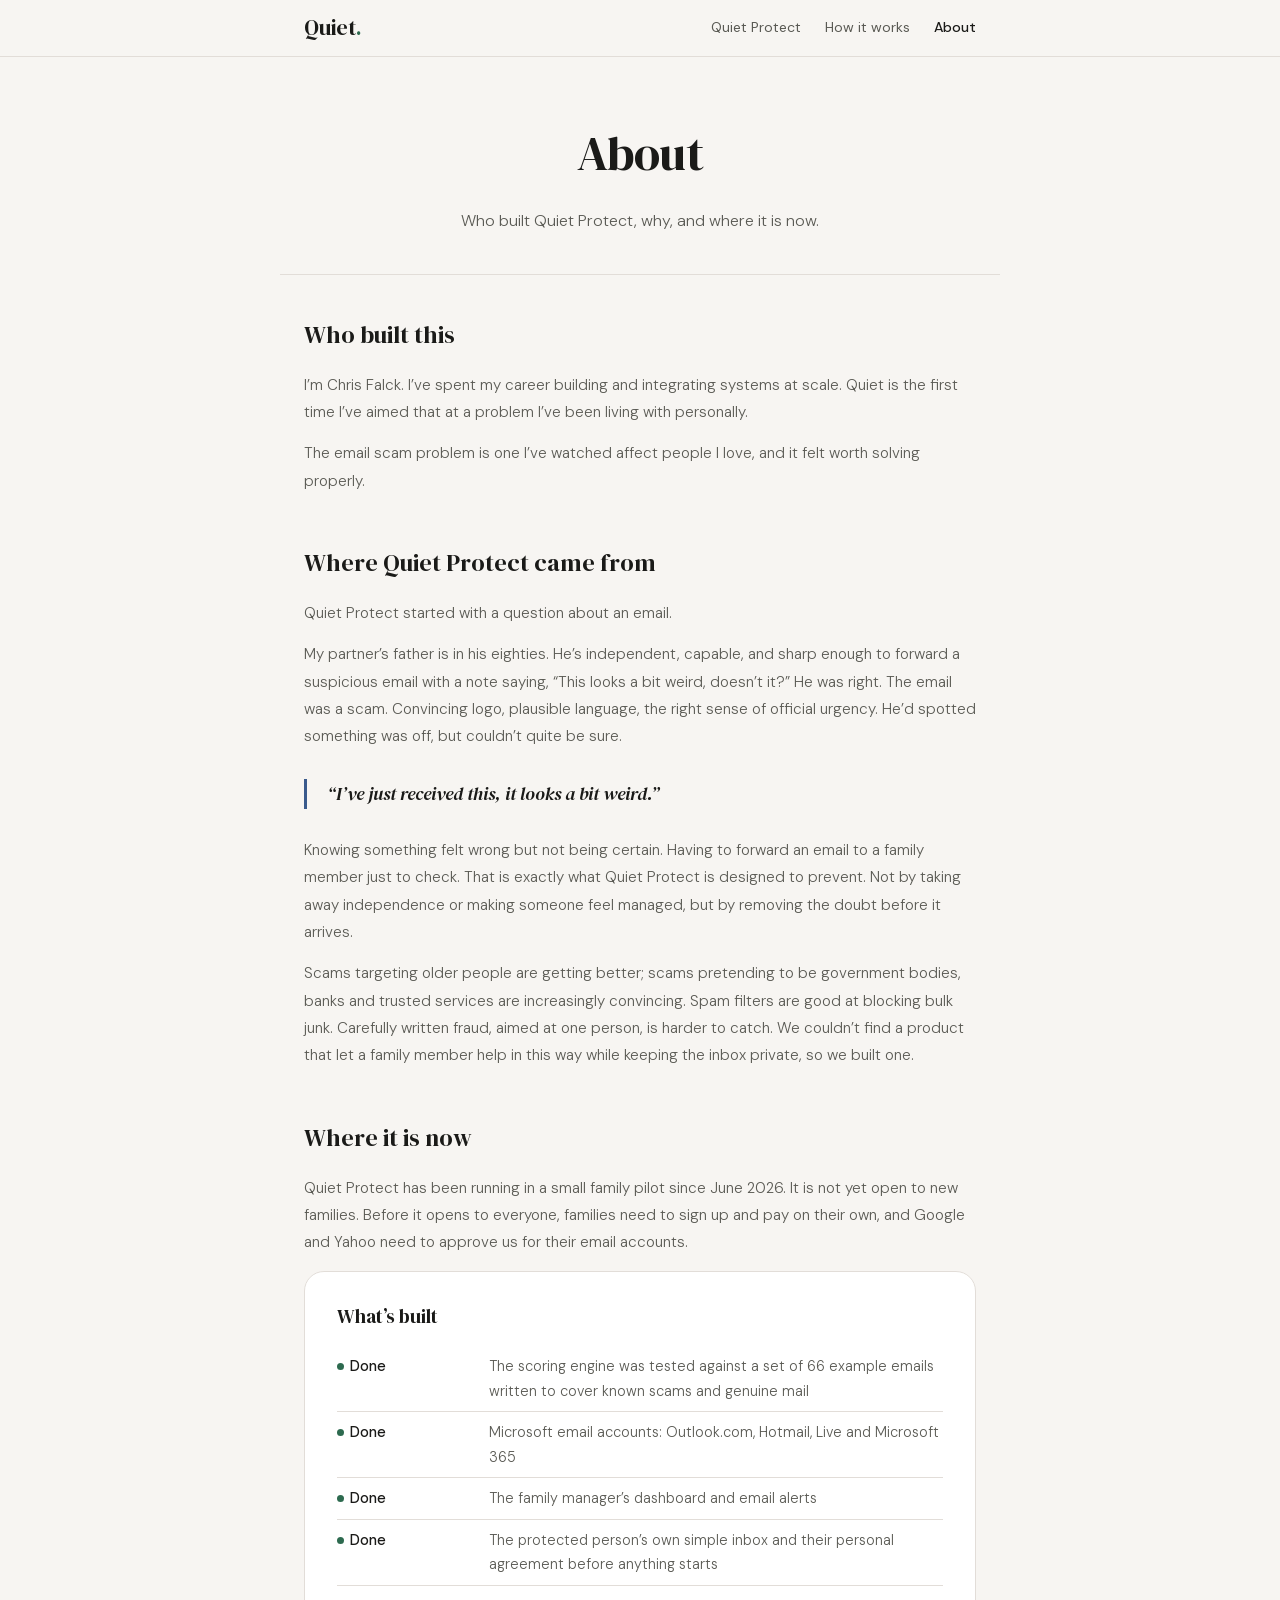
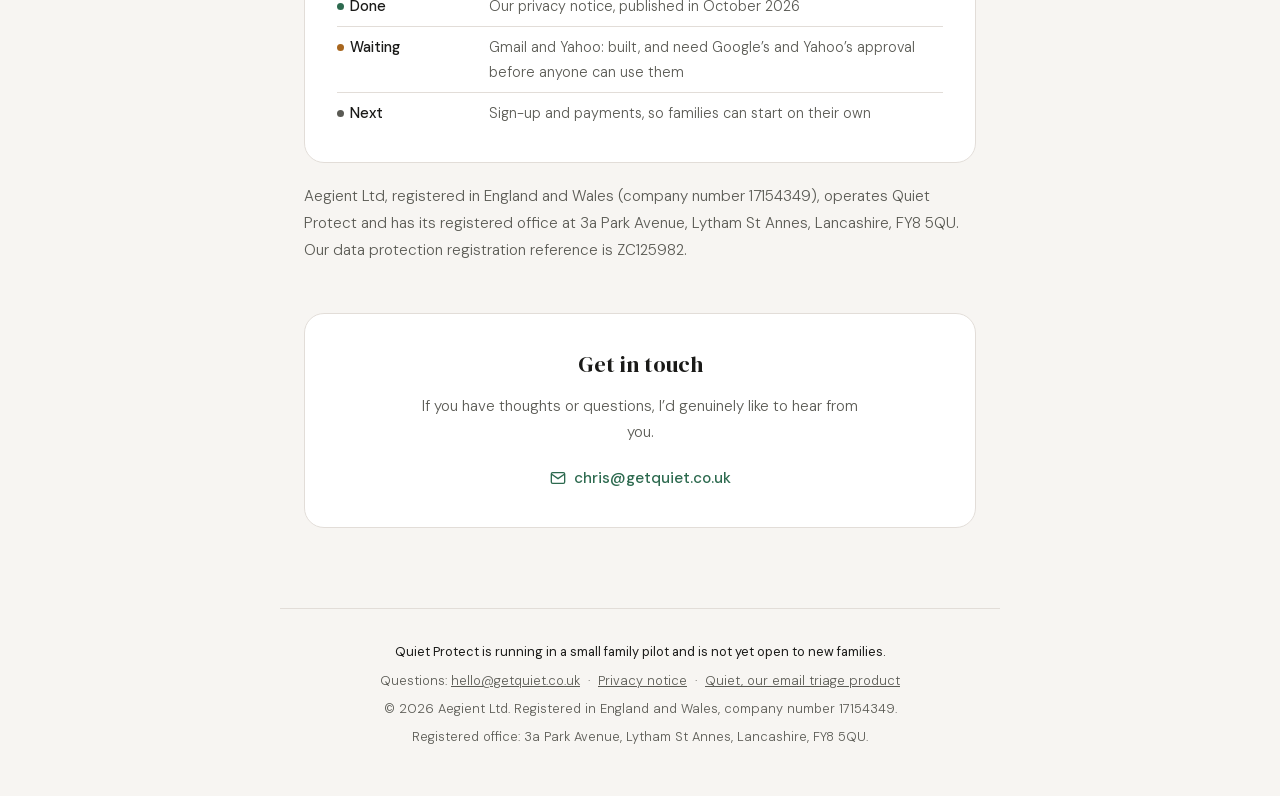
==== commit 61c9c96f: "feat: the sign-up and check-your-email pages (TASK-108, decision-548 copy applied exactly) -- /scam-" ====
--- a/about.html
+++ b/about.html
@@ -65,7 +65,7 @@
 
     <div class="about-section fade-up d3">
       <h2>Where it is now</h2>
-      <p>Quiet Protect has been running in a small family pilot since June 2026. It is not open for sign-up yet. Before it opens to everyone, families need to sign up and pay on their own, and Google and Yahoo need to approve us for their email accounts.</p>
+      <p>Quiet Protect has been running in a small family pilot since June 2026. It is not yet open to new families. Before it opens to everyone, families need to sign up and pay on their own, and Google and Yahoo need to approve us for their email accounts.</p>
 
       <div class="status-card">
         <h3>What’s built</h3>
@@ -114,7 +114,7 @@
   </main>
 
   <footer>
-    <p class="footer-status">Quiet Protect is running in a small family pilot and is not open for sign-up yet.</p>
+    <p class="footer-status">Quiet Protect is running in a small family pilot and is not yet open to new families.</p>
     <p>Questions: <a href="mailto:hello@getquiet.co.uk">hello@getquiet.co.uk</a> &nbsp;·&nbsp; <a href="/privacy">Privacy notice</a> &nbsp;·&nbsp; <a href="/quiet.html">Quiet, our email triage product</a></p>
     <p>© 2026 Aegient Ltd. Registered in England and Wales, company number 17154349.</p>
     <p>Registered office: 3a Park Avenue, Lytham St Annes, Lancashire, FY8 5QU.</p>
--- a/css/style.css
+++ b/css/style.css
@@ -986,3 +986,92 @@
   .privacy-note { color: #A9C6EE; }
   .callout.protect-callout { color: #A9C6EE; }
 }
+
+/* ── TASK-108 FORM COMPONENTS ──
+   The scam-alert sign-up form (scam-alerts.html). Text keeps the existing
+   ink tokens, so every text-on-background pair is one already verified at
+   TASK-107; the error banner's red and the focus ring are borders only,
+   which carry no contrast requirement. */
+.form-field { margin: 18px 0; }
+.form-field label {
+  display: block;
+  font-size: 0.9rem;
+  font-weight: 500;
+  color: var(--ink);
+  margin-bottom: 6px;
+}
+.form-field input[type="email"],
+.form-field select {
+  width: 100%;
+  min-height: 44px;
+  padding: 10px 12px;
+  border: 1px solid var(--rule);
+  border-radius: 8px;
+  background: var(--surface);
+  color: var(--ink);
+  font-family: 'DM Sans', sans-serif;
+  font-size: 0.95rem;
+  font-weight: 300;
+}
+.form-field input[type="email"]:focus,
+.form-field select:focus {
+  outline: 2px solid var(--protect);
+  outline-offset: 1px;
+  border-color: var(--protect);
+}
+.form-help {
+  font-size: 0.85rem;
+  color: var(--ink-soft);
+  margin-top: 6px;
+  line-height: 1.6;
+}
+.form-consent {
+  display: flex;
+  gap: 12px;
+  align-items: flex-start;
+  margin: 22px 0;
+}
+.form-consent input[type="checkbox"] {
+  width: 22px;
+  height: 22px;
+  margin-top: 2px;
+  accent-color: var(--protect);
+  flex-shrink: 0;
+}
+.form-consent label {
+  font-size: 0.95rem;
+  font-weight: 400;
+  color: var(--ink);
+  line-height: 1.5;
+}
+.form-beside {
+  font-size: 0.85rem;
+  color: var(--ink-soft);
+  margin-top: 6px;
+  line-height: 1.6;
+}
+.form-error {
+  border-left: 3px solid #B3401F;
+  background: var(--bg);
+  border-radius: 0 var(--radius) var(--radius) 0;
+  padding: 12px 16px;
+  margin-bottom: 18px;
+  font-size: 0.925rem;
+  color: var(--ink);
+  line-height: 1.6;
+}
+/* Honeypot: removed from view and the tab order but present in the DOM for
+   bots that fill every field (worker/index.js answers a filled-in field like
+   any other submission and creates nothing). */
+.hp-field {
+  position: absolute;
+  left: -9999px;
+  top: auto;
+  width: 1px;
+  height: 1px;
+  overflow: hidden;
+}
+
+@media (prefers-color-scheme: dark) {
+  .form-error { border-left-color: #D96A45; }
+}
